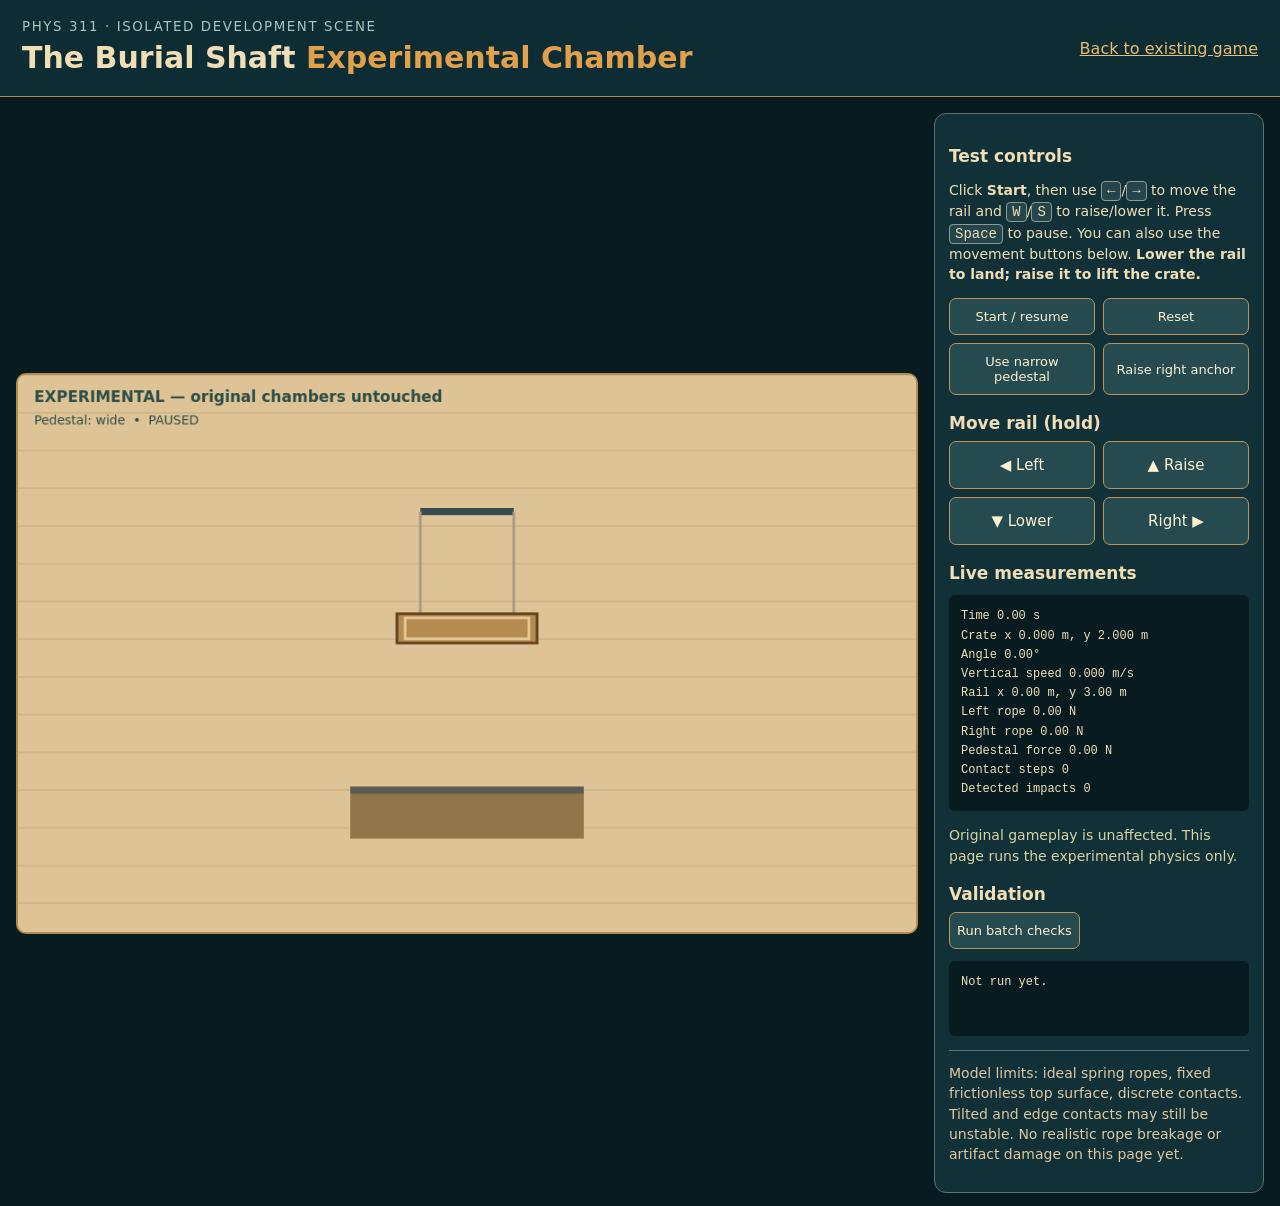
==== project/experimental-chamber.html @ 9959cba4 "Phase 5E.5-A: Validate playable two-rope experimental chamber" ====
<!doctype html>
<html lang="en"><head><meta charset="utf-8"><meta name="viewport" content="width=device-width,initial-scale=1">
<title>The Burial Shaft — Experimental Chamber</title>
<link rel="stylesheet" href="./experimental-chamber.css">
</head><body>
<header><div><small>PHYS 311 · ISOLATED DEVELOPMENT SCENE</small><h1>The Burial Shaft <span>Experimental Chamber</span></h1></div>
<a href="./index.html">Back to existing game</a></header>
<main>
<section class="stage"><canvas id="expCanvas" width="1000" height="620" aria-label="Rectangular crate suspended by two spring ropes over a pedestal"></canvas></section>
<aside><h2>Test controls</h2><p>Click <strong>Start</strong>, then use <kbd>←</kbd>/<kbd>→</kbd> to move the rail and <kbd>W</kbd>/<kbd>S</kbd> to raise/lower it. Press <kbd>Space</kbd> to pause. You can also use the movement buttons below. <strong>Lower the rail to land; raise it to lift the crate.</strong></p>
<div class="buttons"><button id="expToggle">Start</button><button id="expReset">Reset</button><button id="expWidth">Use narrow pedestal</button><button id="expOffset">Raise right anchor</button></div>
<h2>Move rail (hold)</h2><div class="move-pad"><button data-exp-move="left" type="button">◀ Left</button><button data-exp-move="up" type="button">▲ Raise</button><button data-exp-move="down" type="button">▼ Lower</button><button data-exp-move="right" type="button">Right ▶</button></div><h2>Live measurements</h2><pre id="expReadout">Ready.</pre>
<p id="expStatus" role="status">Original gameplay is unaffected. This page runs the experimental physics only.</p>
<h2>Validation</h2><button id="expCheck">Run batch checks</button><pre id="expChecks">Not run yet.</pre>
<p class="caution">Model limits: ideal spring ropes, fixed frictionless top surface, discrete contacts. Tilted and edge contacts may still be unstable. No realistic rope breakage or artifact damage on this page yet.</p>
</aside></main>
<script type="module" src="./experimental-chamber.js"></script></body></html>
---- project/experimental-chamber.css ----
:root{font-family:system-ui,-apple-system,'Segoe UI',sans-serif;color:#f0dfb6;background:#081b20;color-scheme:dark}*{box-sizing:border-box}body{margin:0}header{display:flex;gap:18px;align-items:center;justify-content:space-between;padding:16px 22px;background:#0d2c33;border-bottom:1px solid #b38b4e}h1{font-size:clamp(20px,3vw,30px);margin:5px 0}h1 span{color:#e1a14c}h2{font-size:17px;margin:18px 0 8px}small{letter-spacing:.12em;color:#a9c6c0}a{color:#e7bd73}main{display:grid;grid-template-columns:minmax(0,1fr) 330px;gap:16px;padding:16px;max-width:1500px;margin:auto}.stage{min-width:0;display:flex;align-items:center}canvas{width:100%;height:auto;background:#e5d0a1;border:2px solid #b38b4e;border-radius:10px}aside{background:#123038;border:1px solid #5d716e;border-radius:12px;padding:14px}p{line-height:1.45;font-size:14px}kbd{padding:1px 5px;border:1px solid #8c9b91;border-radius:4px;background:#25444b}.buttons{display:grid;grid-template-columns:1fr 1fr;gap:8px}button{font:inherit;font-size:13px;color:#fff2d0;background:#254b50;padding:10px 7px;border:1px solid #bd9456;border-radius:7px;cursor:pointer}button:hover{background:#3c6264}pre{white-space:pre-wrap;overflow-wrap:anywhere;background:#071b20;border-radius:6px;padding:12px;min-height:75px;font-size:12px;line-height:1.6}.caution{border-top:1px solid #61706b;padding-top:12px;color:#dfc7a0}#expStatus{color:#d7d3a3}@media(max-width:870px){main{grid-template-columns:1fr}.stage{order:0}aside{order:1}} 

.move-pad{display:grid;grid-template-columns:repeat(2,minmax(0,1fr));gap:8px}.move-pad button{touch-action:none;user-select:none;min-height:48px;font-size:15px}.move-pad button.held{background:#96703d;color:#fff;border-color:#f4d5a6}button:focus-visible{outline:3px solid #f5d183;outline-offset:2px}
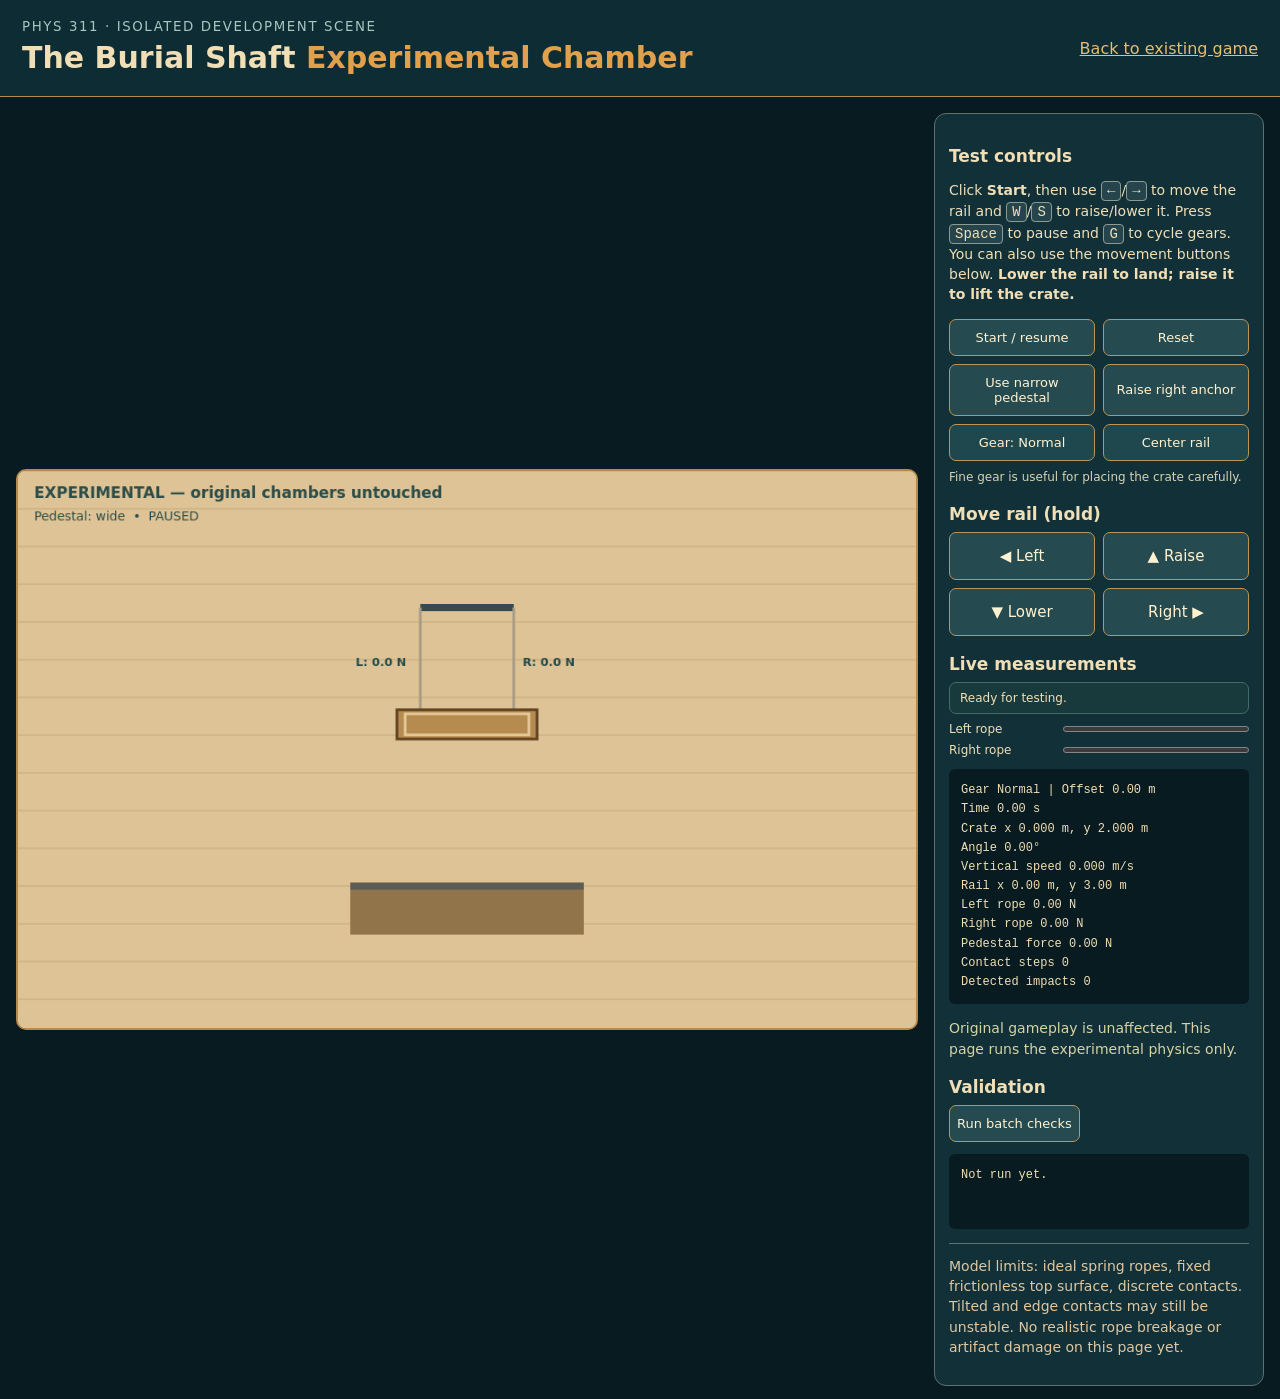
==== commit 15a66f3b: "Phase 5E.5-B: Improve winch controls and asymmetric suspension" ====
--- a/project/experimental-chamber.html
+++ b/project/experimental-chamber.html
@@ -7,9 +7,9 @@
 <a href="./index.html">Back to existing game</a></header>
 <main>
 <section class="stage"><canvas id="expCanvas" width="1000" height="620" aria-label="Rectangular crate suspended by two spring ropes over a pedestal"></canvas></section>
-<aside><h2>Test controls</h2><p>Click <strong>Start</strong>, then use <kbd>←</kbd>/<kbd>→</kbd> to move the rail and <kbd>W</kbd>/<kbd>S</kbd> to raise/lower it. Press <kbd>Space</kbd> to pause. You can also use the movement buttons below. <strong>Lower the rail to land; raise it to lift the crate.</strong></p>
-<div class="buttons"><button id="expToggle">Start</button><button id="expReset">Reset</button><button id="expWidth">Use narrow pedestal</button><button id="expOffset">Raise right anchor</button></div>
-<h2>Move rail (hold)</h2><div class="move-pad"><button data-exp-move="left" type="button">◀ Left</button><button data-exp-move="up" type="button">▲ Raise</button><button data-exp-move="down" type="button">▼ Lower</button><button data-exp-move="right" type="button">Right ▶</button></div><h2>Live measurements</h2><pre id="expReadout">Ready.</pre>
+<aside><h2>Test controls</h2><p>Click <strong>Start</strong>, then use <kbd>←</kbd>/<kbd>→</kbd> to move the rail and <kbd>W</kbd>/<kbd>S</kbd> to raise/lower it. Press <kbd>Space</kbd> to pause and <kbd>G</kbd> to cycle gears. You can also use the movement buttons below. <strong>Lower the rail to land; raise it to lift the crate.</strong></p>
+<div class="buttons"><button id="expToggle">Start</button><button id="expReset">Reset</button><button id="expWidth">Use narrow pedestal</button><button id="expOffset">Raise right anchor</button><button id="expGear">Gear: Normal</button><button id="expCenter">Center rail</button></div><p id="expMode" class="mode-hint">Fine gear is useful for placing the crate carefully.</p>
+<h2>Move rail (hold)</h2><div class="move-pad"><button data-exp-move="left" type="button">◀ Left</button><button data-exp-move="up" type="button">▲ Raise</button><button data-exp-move="down" type="button">▼ Lower</button><button data-exp-move="right" type="button">Right ▶</button></div><h2>Live measurements</h2><div id="expAlert" class="exp-alert" aria-live="polite">Ready for testing.</div><div class="tension-tracks"><label>Left rope <meter id="expLeftMeter" min="0" max="45" value="0"></meter></label><label>Right rope <meter id="expRightMeter" min="0" max="45" value="0"></meter></label></div><pre id="expReadout">Ready.</pre>
 <p id="expStatus" role="status">Original gameplay is unaffected. This page runs the experimental physics only.</p>
 <h2>Validation</h2><button id="expCheck">Run batch checks</button><pre id="expChecks">Not run yet.</pre>
 <p class="caution">Model limits: ideal spring ropes, fixed frictionless top surface, discrete contacts. Tilted and edge contacts may still be unstable. No realistic rope breakage or artifact damage on this page yet.</p>
--- a/project/experimental-chamber.css
+++ b/project/experimental-chamber.css
@@ -1,3 +1,5 @@
 :root{font-family:system-ui,-apple-system,'Segoe UI',sans-serif;color:#f0dfb6;background:#081b20;color-scheme:dark}*{box-sizing:border-box}body{margin:0}header{display:flex;gap:18px;align-items:center;justify-content:space-between;padding:16px 22px;background:#0d2c33;border-bottom:1px solid #b38b4e}h1{font-size:clamp(20px,3vw,30px);margin:5px 0}h1 span{color:#e1a14c}h2{font-size:17px;margin:18px 0 8px}small{letter-spacing:.12em;color:#a9c6c0}a{color:#e7bd73}main{display:grid;grid-template-columns:minmax(0,1fr) 330px;gap:16px;padding:16px;max-width:1500px;margin:auto}.stage{min-width:0;display:flex;align-items:center}canvas{width:100%;height:auto;background:#e5d0a1;border:2px solid #b38b4e;border-radius:10px}aside{background:#123038;border:1px solid #5d716e;border-radius:12px;padding:14px}p{line-height:1.45;font-size:14px}kbd{padding:1px 5px;border:1px solid #8c9b91;border-radius:4px;background:#25444b}.buttons{display:grid;grid-template-columns:1fr 1fr;gap:8px}button{font:inherit;font-size:13px;color:#fff2d0;background:#254b50;padding:10px 7px;border:1px solid #bd9456;border-radius:7px;cursor:pointer}button:hover{background:#3c6264}pre{white-space:pre-wrap;overflow-wrap:anywhere;background:#071b20;border-radius:6px;padding:12px;min-height:75px;font-size:12px;line-height:1.6}.caution{border-top:1px solid #61706b;padding-top:12px;color:#dfc7a0}#expStatus{color:#d7d3a3}@media(max-width:870px){main{grid-template-columns:1fr}.stage{order:0}aside{order:1}} 
 
 .move-pad{display:grid;grid-template-columns:repeat(2,minmax(0,1fr));gap:8px}.move-pad button{touch-action:none;user-select:none;min-height:48px;font-size:15px}.move-pad button.held{background:#96703d;color:#fff;border-color:#f4d5a6}button:focus-visible{outline:3px solid #f5d183;outline-offset:2px}
+
+.mode-hint{font-size:12px;color:#d6d3b1;margin:8px 0 4px}.tension-tracks{display:grid;gap:7px;margin:8px 0}.tension-tracks label{font-size:12px;display:flex;justify-content:space-between;align-items:center;gap:12px}.tension-tracks meter{width:62%;height:12px;accent-color:#3e9c85}.exp-alert{border:1px solid #426d66;border-radius:7px;background:#183a3c;padding:8px 10px;font-size:12px;margin-top:8px}.exp-alert.warning{border-color:#b58b43;color:#ffdc9f;background:#43371e}.exp-alert.danger{border-color:#ba5f4c;color:#ffe1c6;background:#563228}#expGear,#expCenter{background:#1e484e}button{transition:background .12s ease}
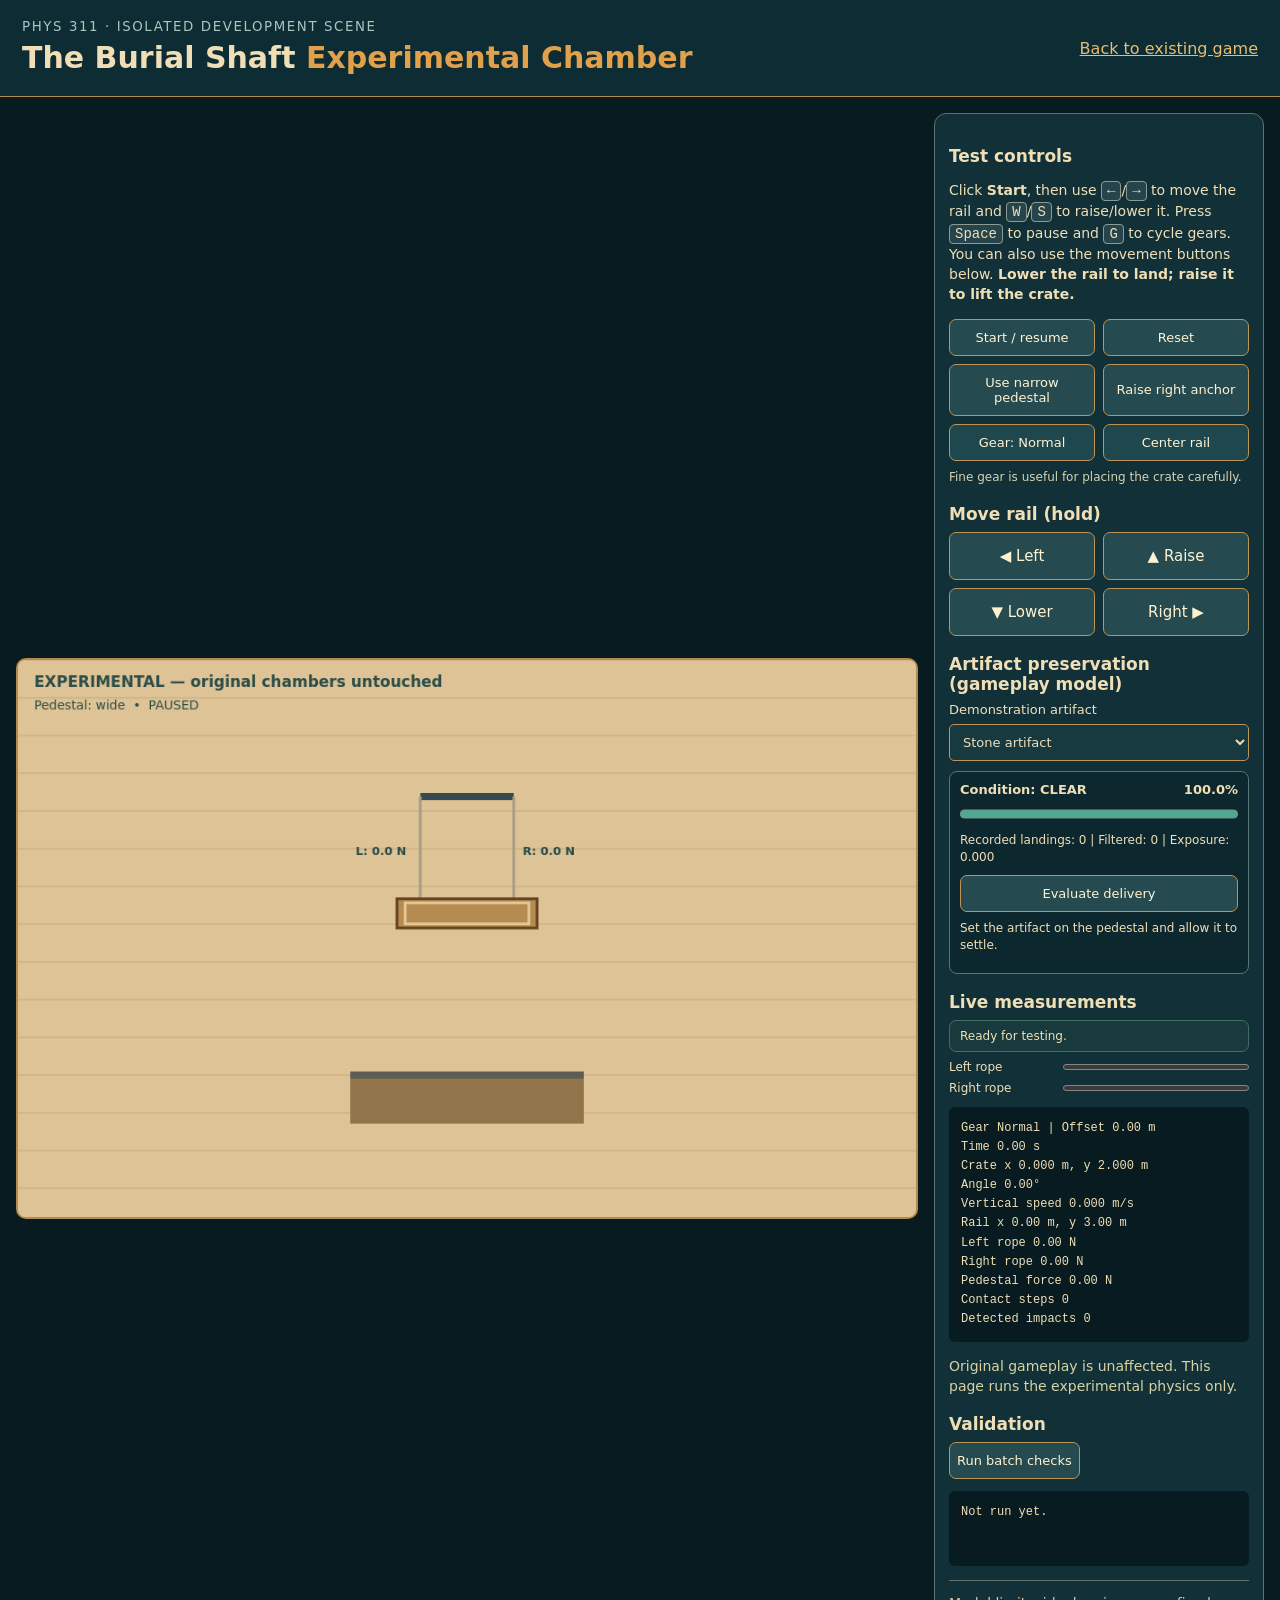
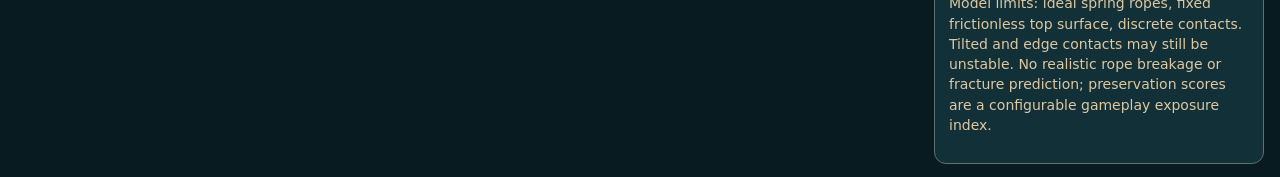
==== commit 5844b6ed: "Complete Phase 5E.5-C artifact preservation system" ====
--- a/project/experimental-chamber.html
+++ b/project/experimental-chamber.html
@@ -9,9 +9,11 @@
 <section class="stage"><canvas id="expCanvas" width="1000" height="620" aria-label="Rectangular crate suspended by two spring ropes over a pedestal"></canvas></section>
 <aside><h2>Test controls</h2><p>Click <strong>Start</strong>, then use <kbd>←</kbd>/<kbd>→</kbd> to move the rail and <kbd>W</kbd>/<kbd>S</kbd> to raise/lower it. Press <kbd>Space</kbd> to pause and <kbd>G</kbd> to cycle gears. You can also use the movement buttons below. <strong>Lower the rail to land; raise it to lift the crate.</strong></p>
 <div class="buttons"><button id="expToggle">Start</button><button id="expReset">Reset</button><button id="expWidth">Use narrow pedestal</button><button id="expOffset">Raise right anchor</button><button id="expGear">Gear: Normal</button><button id="expCenter">Center rail</button></div><p id="expMode" class="mode-hint">Fine gear is useful for placing the crate carefully.</p>
-<h2>Move rail (hold)</h2><div class="move-pad"><button data-exp-move="left" type="button">◀ Left</button><button data-exp-move="up" type="button">▲ Raise</button><button data-exp-move="down" type="button">▼ Lower</button><button data-exp-move="right" type="button">Right ▶</button></div><h2>Live measurements</h2><div id="expAlert" class="exp-alert" aria-live="polite">Ready for testing.</div><div class="tension-tracks"><label>Left rope <meter id="expLeftMeter" min="0" max="45" value="0"></meter></label><label>Right rope <meter id="expRightMeter" min="0" max="45" value="0"></meter></label></div><pre id="expReadout">Ready.</pre>
+<h2>Move rail (hold)</h2><div class="move-pad"><button data-exp-move="left" type="button">◀ Left</button><button data-exp-move="up" type="button">▲ Raise</button><button data-exp-move="down" type="button">▼ Lower</button><button data-exp-move="right" type="button">Right ▶</button></div><h2>Artifact preservation (gameplay model)</h2>
+<label class="profile-picker">Demonstration artifact <select id="expProfile"><option value="stone">Stone artifact</option><option value="ceramic">Ceramic vessel</option><option value="metal">Metal artifact</option></select></label>
+<div class="preservation-box"><div class="preservation-heading"><strong id="expCondition">Condition: clear</strong><strong id="expPreservationValue">100%</strong></div><progress id="expPreservationBar" max="100" value="100"></progress><p id="expImpactInfo">No significant landing impacts recorded.</p><button id="expEvaluate" type="button">Evaluate delivery</button><p id="expDelivery" role="status">Set the artifact on the pedestal and allow it to settle.</p></div><h2>Live measurements</h2><div id="expAlert" class="exp-alert" aria-live="polite">Ready for testing.</div><div class="tension-tracks"><label>Left rope <meter id="expLeftMeter" min="0" max="45" value="0"></meter></label><label>Right rope <meter id="expRightMeter" min="0" max="45" value="0"></meter></label></div><pre id="expReadout">Ready.</pre>
 <p id="expStatus" role="status">Original gameplay is unaffected. This page runs the experimental physics only.</p>
 <h2>Validation</h2><button id="expCheck">Run batch checks</button><pre id="expChecks">Not run yet.</pre>
-<p class="caution">Model limits: ideal spring ropes, fixed frictionless top surface, discrete contacts. Tilted and edge contacts may still be unstable. No realistic rope breakage or artifact damage on this page yet.</p>
+<p class="caution">Model limits: ideal spring ropes, fixed frictionless top surface, discrete contacts. Tilted and edge contacts may still be unstable. No realistic rope breakage or fracture prediction; preservation scores are a configurable gameplay exposure index.</p>
 </aside></main>
 <script type="module" src="./experimental-chamber.js"></script></body></html>
--- a/project/experimental-chamber.css
+++ b/project/experimental-chamber.css
@@ -3,3 +3,5 @@
 .move-pad{display:grid;grid-template-columns:repeat(2,minmax(0,1fr));gap:8px}.move-pad button{touch-action:none;user-select:none;min-height:48px;font-size:15px}.move-pad button.held{background:#96703d;color:#fff;border-color:#f4d5a6}button:focus-visible{outline:3px solid #f5d183;outline-offset:2px}
 
 .mode-hint{font-size:12px;color:#d6d3b1;margin:8px 0 4px}.tension-tracks{display:grid;gap:7px;margin:8px 0}.tension-tracks label{font-size:12px;display:flex;justify-content:space-between;align-items:center;gap:12px}.tension-tracks meter{width:62%;height:12px;accent-color:#3e9c85}.exp-alert{border:1px solid #426d66;border-radius:7px;background:#183a3c;padding:8px 10px;font-size:12px;margin-top:8px}.exp-alert.warning{border-color:#b58b43;color:#ffdc9f;background:#43371e}.exp-alert.danger{border-color:#ba5f4c;color:#ffe1c6;background:#563228}#expGear,#expCenter{background:#1e484e}button{transition:background .12s ease}
+
+.profile-picker{font-size:13px;display:grid;gap:7px}.profile-picker select{background:#173a40;color:#f1deb8;border:1px solid #bc9557;border-radius:5px;padding:9px;font:inherit}.preservation-box{border:1px solid #537772;border-radius:8px;padding:10px;margin:10px 0;background:#0d272e}.preservation-heading{display:flex;justify-content:space-between;gap:8px;font-size:13px}.preservation-box progress{width:100%;height:18px;margin-top:8px;accent-color:#4caa91}.preservation-box p{font-size:12px;margin:8px 0}.preservation-box button{width:100%}.preservation-box.critical{border-color:#ba5f4c}.preservation-box.caution{border-color:#bf9c57}
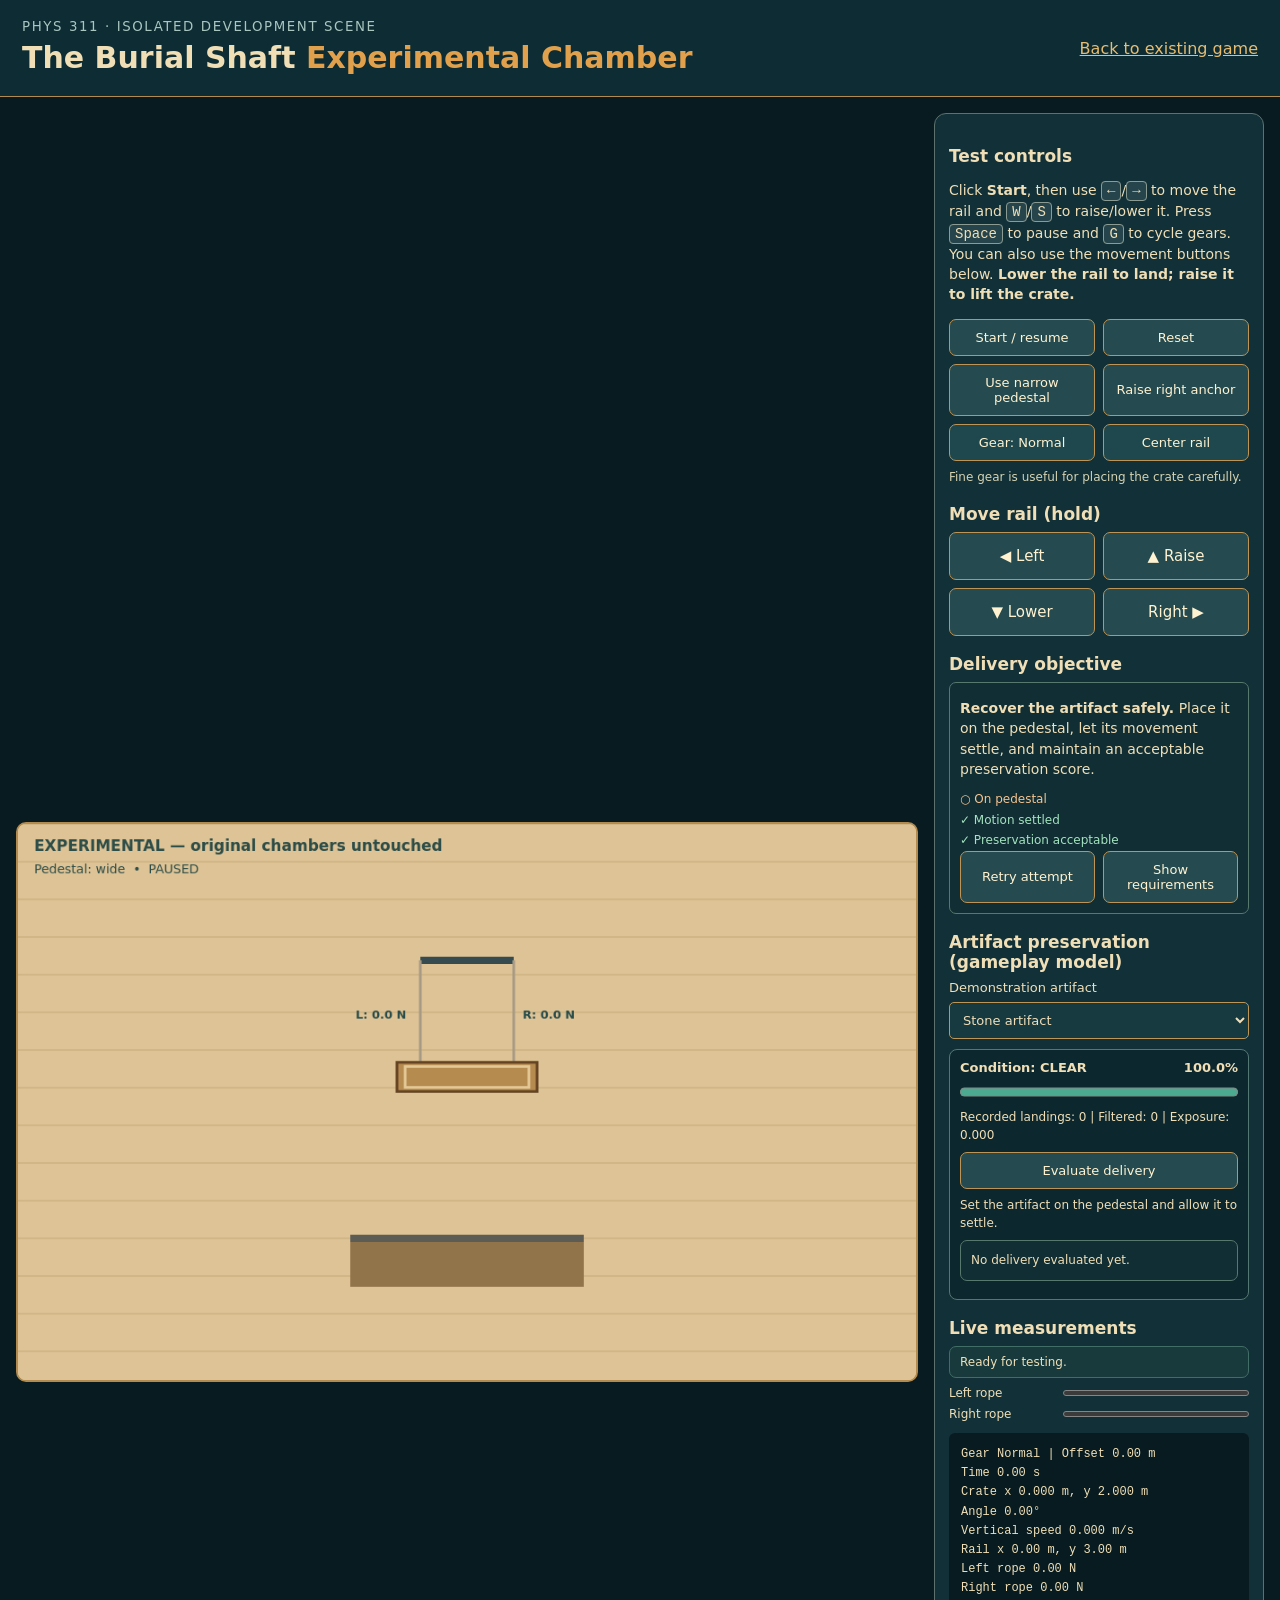
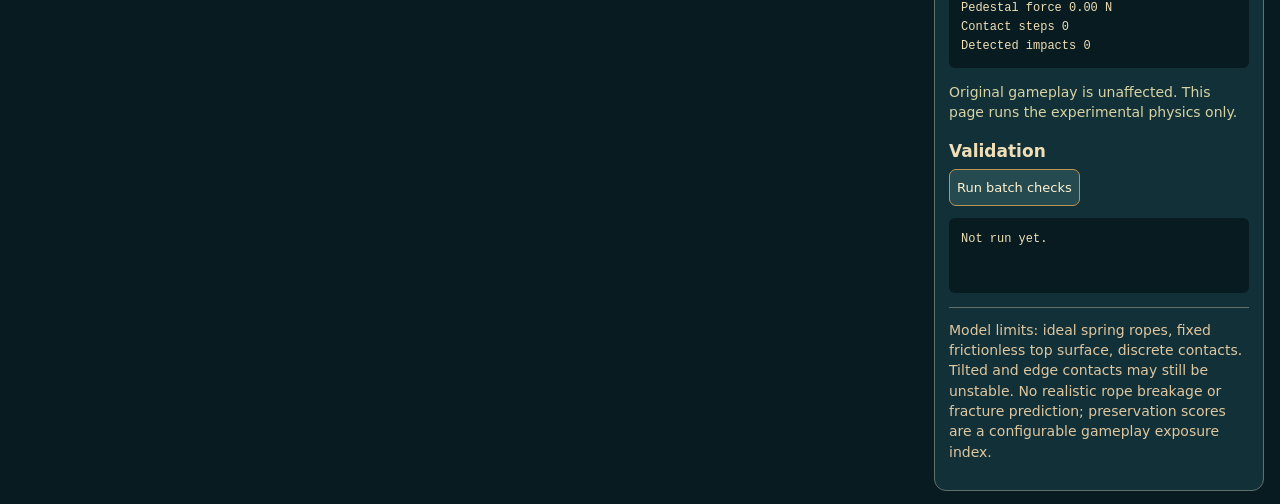
==== commit a66c2ad0: "Phase 5E.5-D: Complete experimental delivery objectives and evaluation" ====
--- a/project/experimental-chamber.html
+++ b/project/experimental-chamber.html
@@ -9,9 +9,16 @@
 <section class="stage"><canvas id="expCanvas" width="1000" height="620" aria-label="Rectangular crate suspended by two spring ropes over a pedestal"></canvas></section>
 <aside><h2>Test controls</h2><p>Click <strong>Start</strong>, then use <kbd>←</kbd>/<kbd>→</kbd> to move the rail and <kbd>W</kbd>/<kbd>S</kbd> to raise/lower it. Press <kbd>Space</kbd> to pause and <kbd>G</kbd> to cycle gears. You can also use the movement buttons below. <strong>Lower the rail to land; raise it to lift the crate.</strong></p>
 <div class="buttons"><button id="expToggle">Start</button><button id="expReset">Reset</button><button id="expWidth">Use narrow pedestal</button><button id="expOffset">Raise right anchor</button><button id="expGear">Gear: Normal</button><button id="expCenter">Center rail</button></div><p id="expMode" class="mode-hint">Fine gear is useful for placing the crate carefully.</p>
-<h2>Move rail (hold)</h2><div class="move-pad"><button data-exp-move="left" type="button">◀ Left</button><button data-exp-move="up" type="button">▲ Raise</button><button data-exp-move="down" type="button">▼ Lower</button><button data-exp-move="right" type="button">Right ▶</button></div><h2>Artifact preservation (gameplay model)</h2>
+<h2>Move rail (hold)</h2><div class="move-pad"><button data-exp-move="left" type="button">◀ Left</button><button data-exp-move="up" type="button">▲ Raise</button><button data-exp-move="down" type="button">▼ Lower</button><button data-exp-move="right" type="button">Right ▶</button></div><h2>Delivery objective</h2>
+<div class="objective-box" aria-label="Delivery requirements">
+  <p><strong>Recover the artifact safely.</strong> Place it on the pedestal, let its movement settle, and maintain an acceptable preservation score.</p>
+  <div id="expObjective" class="objective-status" aria-live="polite">Awaiting simulation.</div>
+  <div class="buttons"><button type="button" id="expRetry">Retry attempt</button><button type="button" id="expObjectiveHelp">Show requirements</button></div>
+  <p id="expObjectiveDetails" class="mode-hint" hidden>Place the artifact over the pedestal, settle its translational and rotational motion, and avoid exceeding the gameplay preservation threshold. This is not a real fracture model.</p>
+</div>
+<h2>Artifact preservation (gameplay model)</h2>
 <label class="profile-picker">Demonstration artifact <select id="expProfile"><option value="stone">Stone artifact</option><option value="ceramic">Ceramic vessel</option><option value="metal">Metal artifact</option></select></label>
-<div class="preservation-box"><div class="preservation-heading"><strong id="expCondition">Condition: clear</strong><strong id="expPreservationValue">100%</strong></div><progress id="expPreservationBar" max="100" value="100"></progress><p id="expImpactInfo">No significant landing impacts recorded.</p><button id="expEvaluate" type="button">Evaluate delivery</button><p id="expDelivery" role="status">Set the artifact on the pedestal and allow it to settle.</p></div><h2>Live measurements</h2><div id="expAlert" class="exp-alert" aria-live="polite">Ready for testing.</div><div class="tension-tracks"><label>Left rope <meter id="expLeftMeter" min="0" max="45" value="0"></meter></label><label>Right rope <meter id="expRightMeter" min="0" max="45" value="0"></meter></label></div><pre id="expReadout">Ready.</pre>
+<div class="preservation-box"><div class="preservation-heading"><strong id="expCondition">Condition: clear</strong><strong id="expPreservationValue">100%</strong></div><progress id="expPreservationBar" max="100" value="100"></progress><p id="expImpactInfo">No significant landing impacts recorded.</p><button id="expEvaluate" type="button">Evaluate delivery</button><p id="expDelivery" role="status">Set the artifact on the pedestal and allow it to settle.</p><div id="expResult" class="delivery-result" aria-live="polite">No delivery evaluated yet.</div></div><h2>Live measurements</h2><div id="expAlert" class="exp-alert" aria-live="polite">Ready for testing.</div><div class="tension-tracks"><label>Left rope <meter id="expLeftMeter" min="0" max="45" value="0"></meter></label><label>Right rope <meter id="expRightMeter" min="0" max="45" value="0"></meter></label></div><pre id="expReadout">Ready.</pre>
 <p id="expStatus" role="status">Original gameplay is unaffected. This page runs the experimental physics only.</p>
 <h2>Validation</h2><button id="expCheck">Run batch checks</button><pre id="expChecks">Not run yet.</pre>
 <p class="caution">Model limits: ideal spring ropes, fixed frictionless top surface, discrete contacts. Tilted and edge contacts may still be unstable. No realistic rope breakage or fracture prediction; preservation scores are a configurable gameplay exposure index.</p>
--- a/project/experimental-chamber.css
+++ b/project/experimental-chamber.css
@@ -5,3 +5,5 @@
 .mode-hint{font-size:12px;color:#d6d3b1;margin:8px 0 4px}.tension-tracks{display:grid;gap:7px;margin:8px 0}.tension-tracks label{font-size:12px;display:flex;justify-content:space-between;align-items:center;gap:12px}.tension-tracks meter{width:62%;height:12px;accent-color:#3e9c85}.exp-alert{border:1px solid #426d66;border-radius:7px;background:#183a3c;padding:8px 10px;font-size:12px;margin-top:8px}.exp-alert.warning{border-color:#b58b43;color:#ffdc9f;background:#43371e}.exp-alert.danger{border-color:#ba5f4c;color:#ffe1c6;background:#563228}#expGear,#expCenter{background:#1e484e}button{transition:background .12s ease}
 
 .profile-picker{font-size:13px;display:grid;gap:7px}.profile-picker select{background:#173a40;color:#f1deb8;border:1px solid #bc9557;border-radius:5px;padding:9px;font:inherit}.preservation-box{border:1px solid #537772;border-radius:8px;padding:10px;margin:10px 0;background:#0d272e}.preservation-heading{display:flex;justify-content:space-between;gap:8px;font-size:13px}.preservation-box progress{width:100%;height:18px;margin-top:8px;accent-color:#4caa91}.preservation-box p{font-size:12px;margin:8px 0}.preservation-box button{width:100%}.preservation-box.critical{border-color:#ba5f4c}.preservation-box.caution{border-color:#bf9c57}
+
+.objective-box,.delivery-result{border:1px solid #56786d;background:#102e33;border-radius:7px;padding:10px;margin:8px 0}.objective-box p{margin:5px 0 10px}.objective-status{font-size:12px;line-height:1.7}.objective-status span{display:block}.objective-status .ok{color:#a4e3bf}.objective-status .no{color:#f5c492}.delivery-result{font-size:12px;line-height:1.6}.delivery-result.accepted{border-color:#55ad89;background:#183b32}.delivery-result.failed{border-color:#c37458;background:#432c2a}
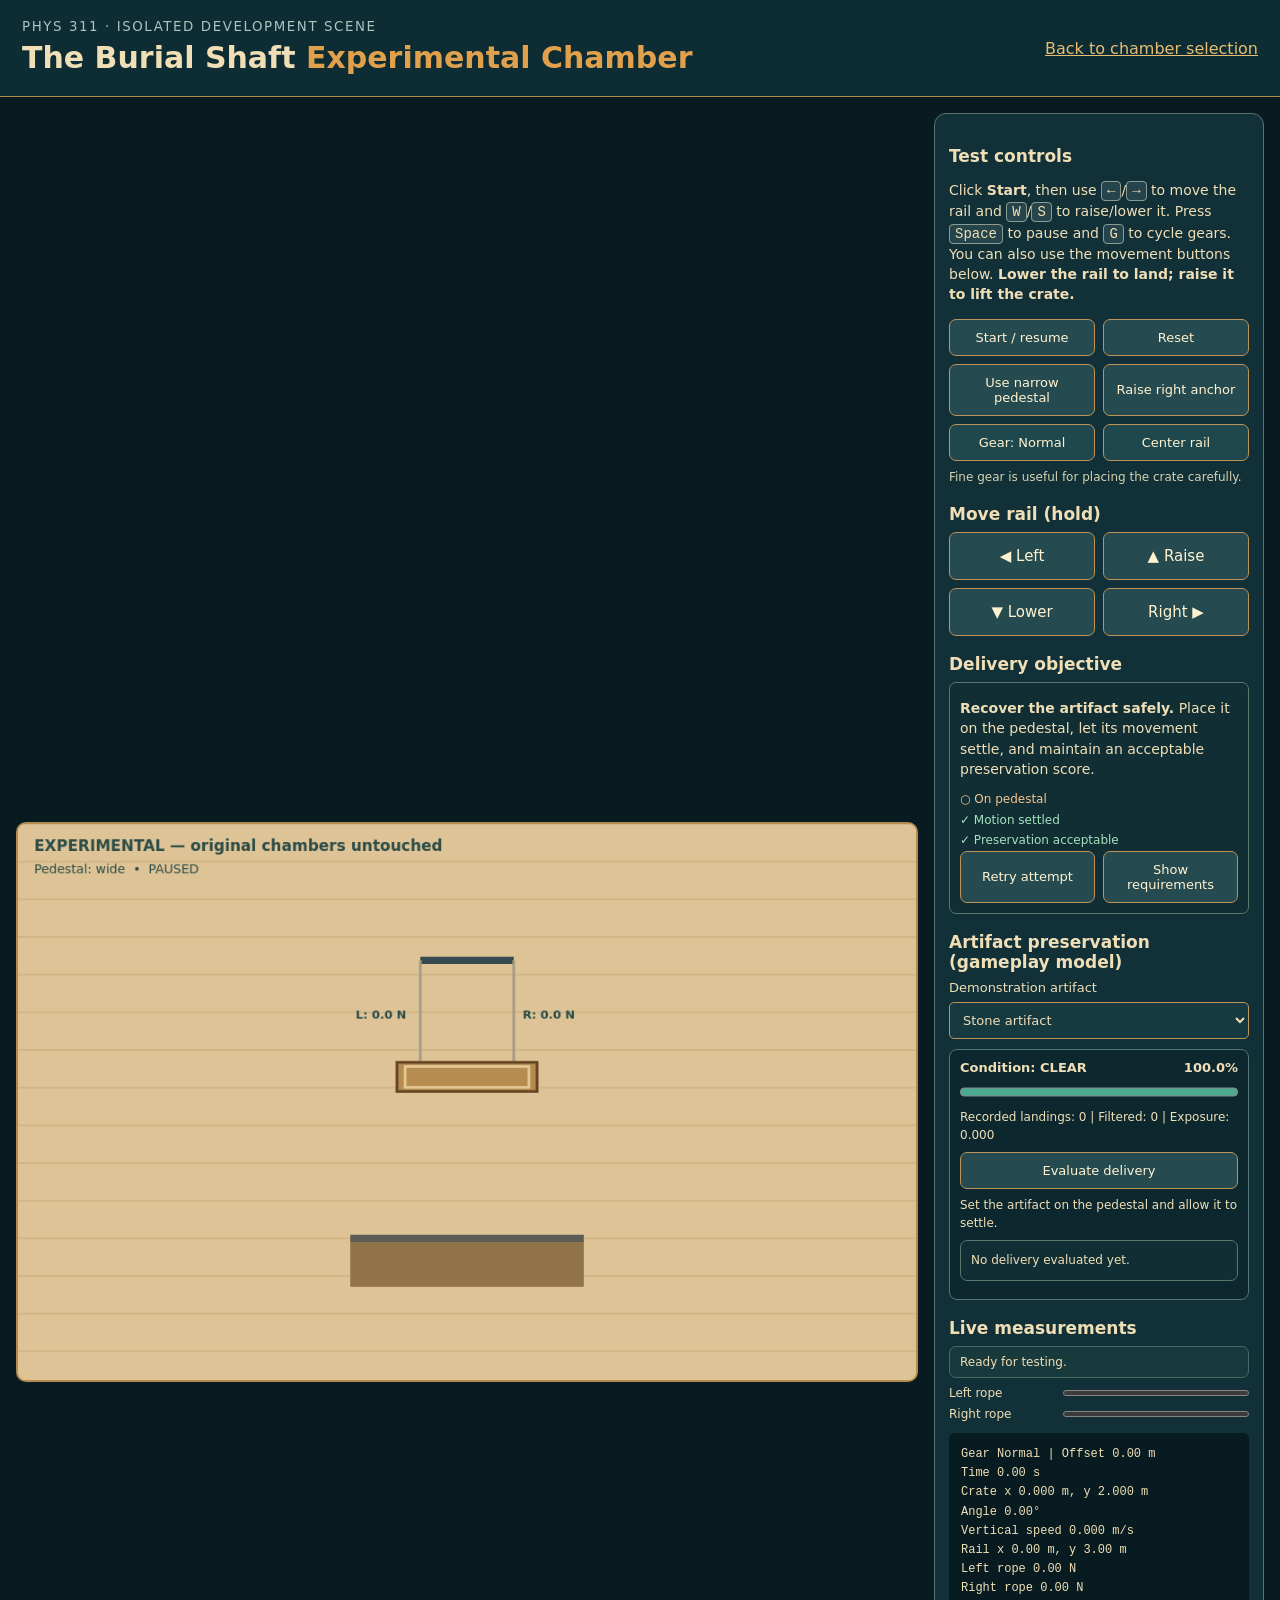
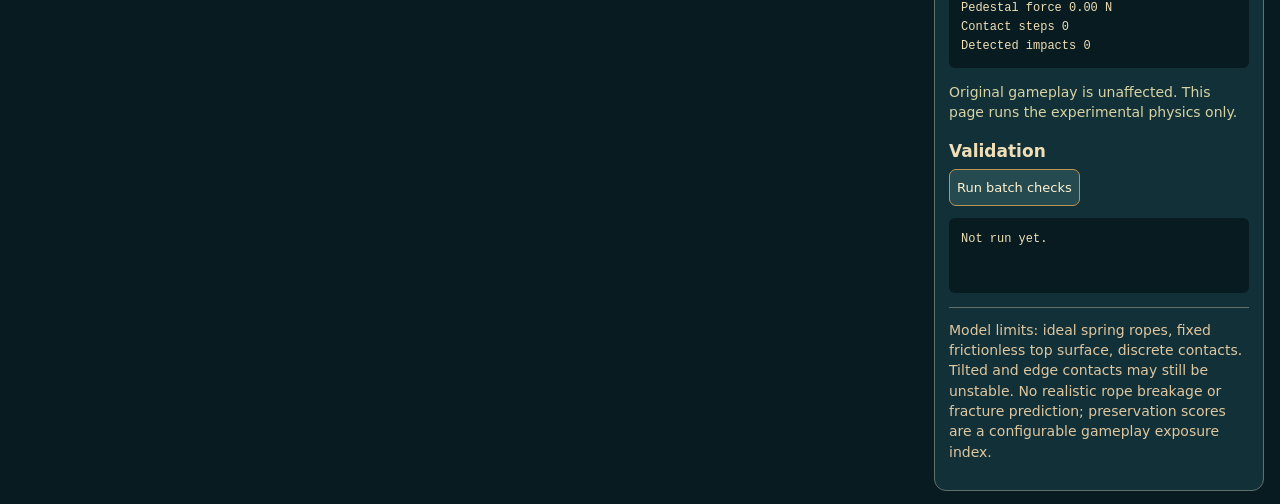
==== commit 457ed41c: "Phase 5E.6-B1: Connect advanced chamber to main game navigation" ====
--- a/project/experimental-chamber.html
+++ b/project/experimental-chamber.html
@@ -4,7 +4,7 @@
 <link rel="stylesheet" href="./experimental-chamber.css">
 </head><body>
 <header><div><small>PHYS 311 · ISOLATED DEVELOPMENT SCENE</small><h1>The Burial Shaft <span>Experimental Chamber</span></h1></div>
-<a href="./index.html">Back to existing game</a></header>
+<a href="./index.html?screen=chambers">Back to chamber selection</a></header>
 <main>
 <section class="stage"><canvas id="expCanvas" width="1000" height="620" aria-label="Rectangular crate suspended by two spring ropes over a pedestal"></canvas></section>
 <aside><h2>Test controls</h2><p>Click <strong>Start</strong>, then use <kbd>←</kbd>/<kbd>→</kbd> to move the rail and <kbd>W</kbd>/<kbd>S</kbd> to raise/lower it. Press <kbd>Space</kbd> to pause and <kbd>G</kbd> to cycle gears. You can also use the movement buttons below. <strong>Lower the rail to land; raise it to lift the crate.</strong></p>
